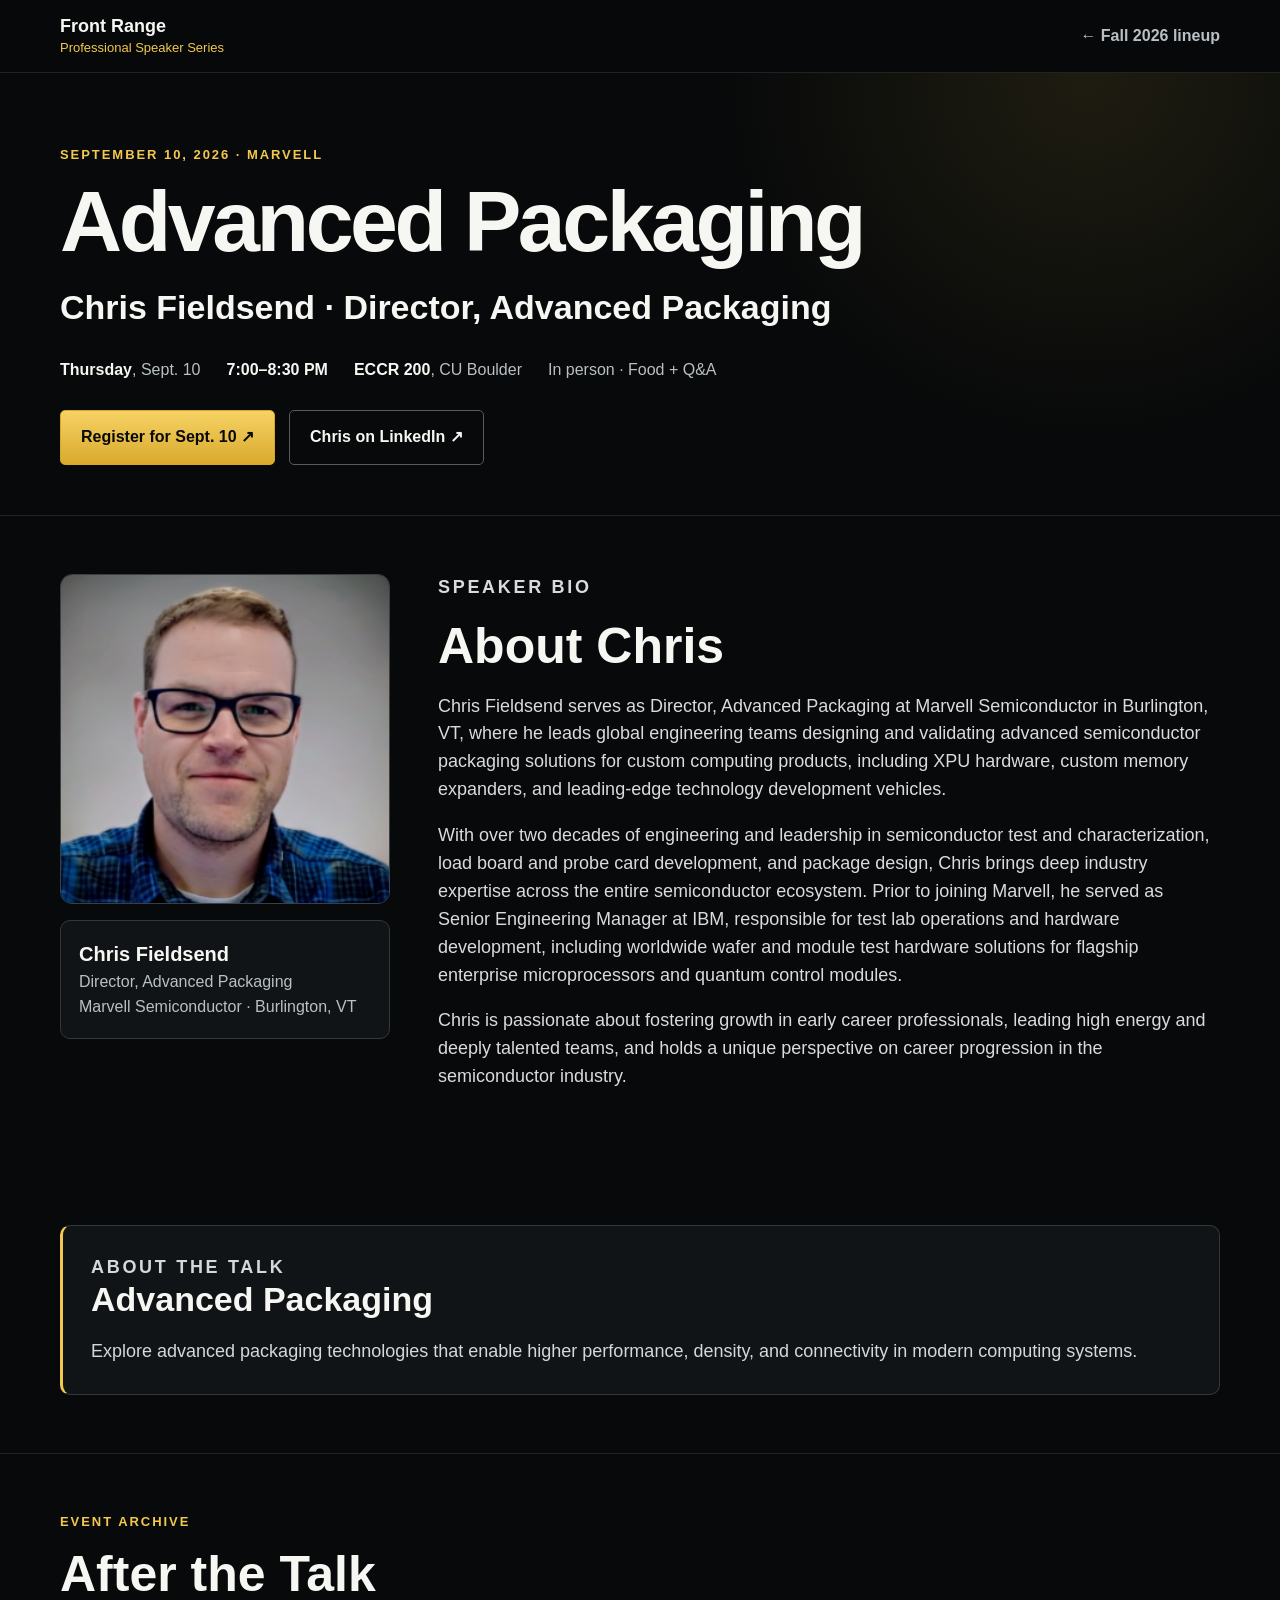
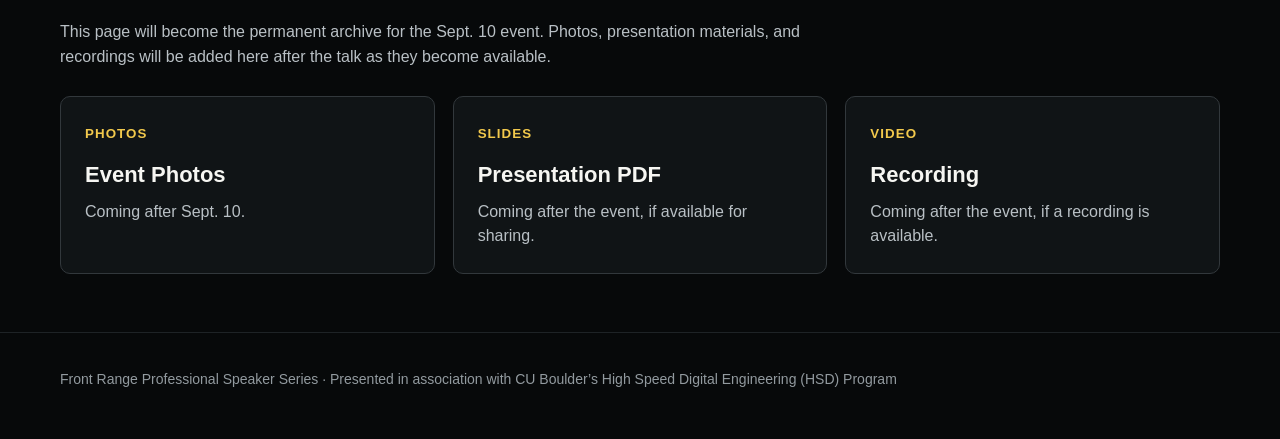
==== chris-fieldsend.html @ bb0f8708 "Add files via upload" ====
<!doctype html>
<html lang="en">
<head>
  <meta charset="utf-8" />
  <meta name="viewport" content="width=device-width, initial-scale=1" />
  <meta name="description" content="Chris Fieldsend of Marvell Semiconductor presents Advanced Packaging at the Front Range Professional Speaker Series on September 10, 2026." />
  <title>Chris Fieldsend — Advanced Packaging | Front Range Professional Speaker Series</title>
  <style>
    :root { --bg:#07090a; --panel:#101416; --panel2:#161b1e; --text:#f6f6f2; --muted:#b9c0c5; --gold:#f2c94c; --gold2:#d6a826; --line:#32383c; }
    * { box-sizing:border-box; }
    html { scroll-behavior:smooth; }
    body { margin:0; background:var(--bg); color:var(--text); font-family:Arial, Helvetica, sans-serif; line-height:1.55; }
    a { color:inherit; }
    .shell { width:min(1160px, calc(100% - 40px)); margin:0 auto; }
    header { border-bottom:1px solid #1e2326; background:rgba(7,9,10,.97); position:sticky; top:0; z-index:10; }
    .nav { min-height:72px; display:flex; align-items:center; justify-content:space-between; gap:24px; }
    .brand { text-decoration:none; display:flex; flex-direction:column; line-height:1.05; }
    .brand strong { font-size:18px; }
    .brand span { color:var(--gold); font-size:13px; margin-top:5px; }
    .back { text-decoration:none; color:var(--muted); font-weight:700; }
    .back:hover { color:var(--gold); }
    .hero { padding:72px 0 50px; border-bottom:1px solid #1e2326; background:radial-gradient(circle at 85% 0%, rgba(242,201,76,.10), transparent 32%); }
    .eyebrow { color:var(--gold); letter-spacing:.15em; text-transform:uppercase; font-weight:800; font-size:13px; margin:0 0 16px; }
    h1 { font-size:clamp(42px,7vw,86px); line-height:.95; margin:0 0 18px; letter-spacing:-.04em; }
    .subtitle { font-size:clamp(22px,3vw,34px); font-weight:700; margin:0 0 24px; }
    .facts { display:flex; flex-wrap:wrap; gap:10px 26px; color:var(--muted); margin:0 0 28px; }
    .facts strong { color:var(--text); }
    .buttons { display:flex; flex-wrap:wrap; gap:14px; }
    .button { display:inline-block; text-decoration:none; padding:14px 20px; border-radius:5px; font-weight:800; border:1px solid var(--gold2); }
    .primary { background:linear-gradient(180deg,#f6d264,#d9aa2d); color:#090909; }
    .secondary { color:var(--text); border-color:#565d61; }
    main section { padding:58px 0; }
    .speaker-grid { display:grid; grid-template-columns:minmax(240px,330px) 1fr; gap:48px; align-items:start; }
    .headshot { width:100%; aspect-ratio:1/1; object-fit:cover; border-radius:12px; border:1px solid #3a3f42; display:block; }
    .speaker-meta { margin-top:16px; padding:18px; background:var(--panel); border:1px solid var(--line); border-radius:10px; }
    .speaker-meta strong { display:block; font-size:20px; }
    .speaker-meta span { color:var(--muted); }
    h2 { font-size:clamp(30px,4vw,50px); line-height:1.05; margin:0 0 20px; }
    .bio p { color:#d8dcde; font-size:18px; margin:0 0 18px; }
    .talk { background:var(--panel); border:1px solid var(--line); border-left:3px solid var(--gold); border-radius:10px; padding:28px; }
    .talk h2 { font-size:34px; }
    .talk p { color:#d4d8da; font-size:18px; margin-bottom:0; }
    .archive { border-top:1px solid #1e2326; }
    .archive-intro { max-width:760px; color:var(--muted); margin-bottom:26px; }
    .resource-grid { display:grid; grid-template-columns:repeat(3,1fr); gap:18px; }
    .resource { min-height:170px; padding:24px; background:var(--panel); border:1px solid var(--line); border-radius:10px; }
    .resource small { color:var(--gold); font-weight:800; letter-spacing:.08em; text-transform:uppercase; }
    .resource h3 { margin:12px 0 8px; font-size:22px; }
    .resource p { color:var(--muted); margin:0; }
    footer { padding:36px 0 48px; color:#929a9f; border-top:1px solid #1e2326; font-size:14px; }
    @media (max-width:760px) {
      .shell { width:min(100% - 28px, 1160px); }
      .speaker-grid { grid-template-columns:1fr; gap:28px; }
      .headshot { max-width:330px; }
      .resource-grid { grid-template-columns:1fr; }
      .hero { padding-top:48px; }
      .nav { min-height:64px; }
    }
  </style>
</head>
<body>
  <header>
    <div class="shell nav">
      <a class="brand" href="index.html"><strong>Front Range</strong><span>Professional Speaker Series</span></a>
      <a class="back" href="index.html#fall">← Fall 2026 lineup</a>
    </div>
  </header>

  <div class="hero">
    <div class="shell">
      <p class="eyebrow">September 10, 2026 · Marvell</p>
      <h1>Advanced Packaging</h1>
      <p class="subtitle">Chris Fieldsend · Director, Advanced Packaging</p>
      <div class="facts">
        <span><strong>Thursday</strong>, Sept. 10</span>
        <span><strong>7:00–8:30 PM</strong></span>
        <span><strong>ECCR 200</strong>, CU Boulder</span>
        <span>In person · Food + Q&amp;A</span>
      </div>
      <div class="buttons">
        <a class="button primary" href="https://events.vtools.ieee.org/m/573685" target="_blank" rel="noopener noreferrer">Register for Sept. 10 ↗</a>
        <a class="button secondary" href="https://www.linkedin.com/in/chris-fieldsend-2b78997/" target="_blank" rel="noopener noreferrer">Chris on LinkedIn ↗</a>
      </div>
    </div>
  </div>

  <main>
    <section>
      <div class="shell speaker-grid">
        <div>
          <img class="headshot" src="assets/chris-fieldsend-headshot.png" alt="Headshot of Chris Fieldsend" />
          <div class="speaker-meta">
            <strong>Chris Fieldsend</strong>
            <span>Director, Advanced Packaging<br />Marvell Semiconductor · Burlington, VT</span>
          </div>
        </div>
        <div class="bio">
          <p class="eyebrow">Speaker bio</p>
          <h2>About Chris</h2>
          <p>Chris Fieldsend serves as Director, Advanced Packaging at Marvell Semiconductor in Burlington, VT, where he leads global engineering teams designing and validating advanced semiconductor packaging solutions for custom computing products, including XPU hardware, custom memory expanders, and leading-edge technology development vehicles.</p>
          <p>With over two decades of engineering and leadership in semiconductor test and characterization, load board and probe card development, and package design, Chris brings deep industry expertise across the entire semiconductor ecosystem. Prior to joining Marvell, he served as Senior Engineering Manager at IBM, responsible for test lab operations and hardware development, including worldwide wafer and module test hardware solutions for flagship enterprise microprocessors and quantum control modules.</p>
          <p>Chris is passionate about fostering growth in early career professionals, leading high energy and deeply talented teams, and holds a unique perspective on career progression in the semiconductor industry.</p>
        </div>
      </div>
    </section>

    <section>
      <div class="shell talk">
        <p class="eyebrow">About the talk</p>
        <h2>Advanced Packaging</h2>
        <p>Explore advanced packaging technologies that enable higher performance, density, and connectivity in modern computing systems.</p>
      </div>
    </section>

    <section class="archive">
      <div class="shell">
        <p class="eyebrow">Event archive</p>
        <h2>After the Talk</h2>
        <p class="archive-intro">This page will become the permanent archive for the Sept. 10 event. Photos, presentation materials, and recordings will be added here after the talk as they become available.</p>
        <div class="resource-grid">
          <article class="resource"><small>Photos</small><h3>Event Photos</h3><p>Coming after Sept. 10.</p></article>
          <article class="resource"><small>Slides</small><h3>Presentation PDF</h3><p>Coming after the event, if available for sharing.</p></article>
          <article class="resource"><small>Video</small><h3>Recording</h3><p>Coming after the event, if a recording is available.</p></article>
        </div>
      </div>
    </section>
  </main>

  <footer>
    <div class="shell">Front Range Professional Speaker Series · Presented in association with CU Boulder’s High Speed Digital Engineering (HSD) Program</div>
  </footer>
</body>
</html>
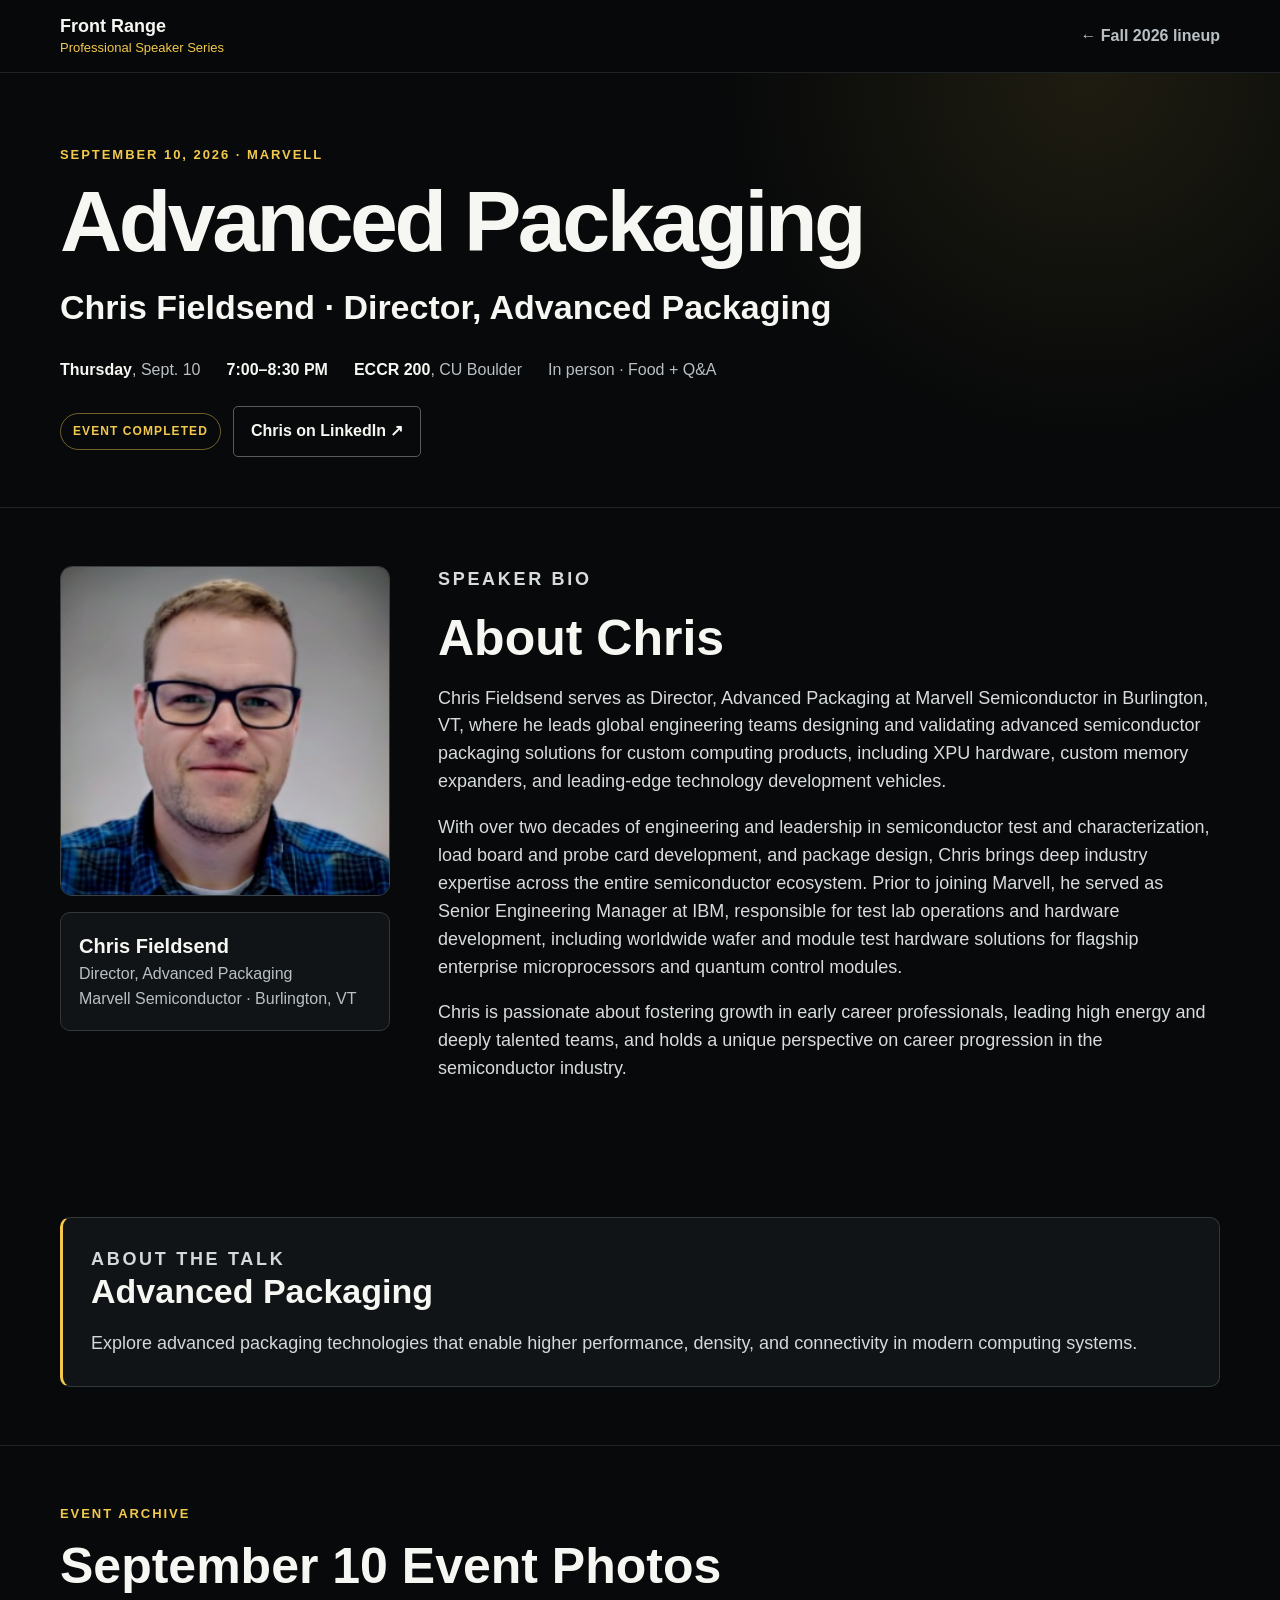
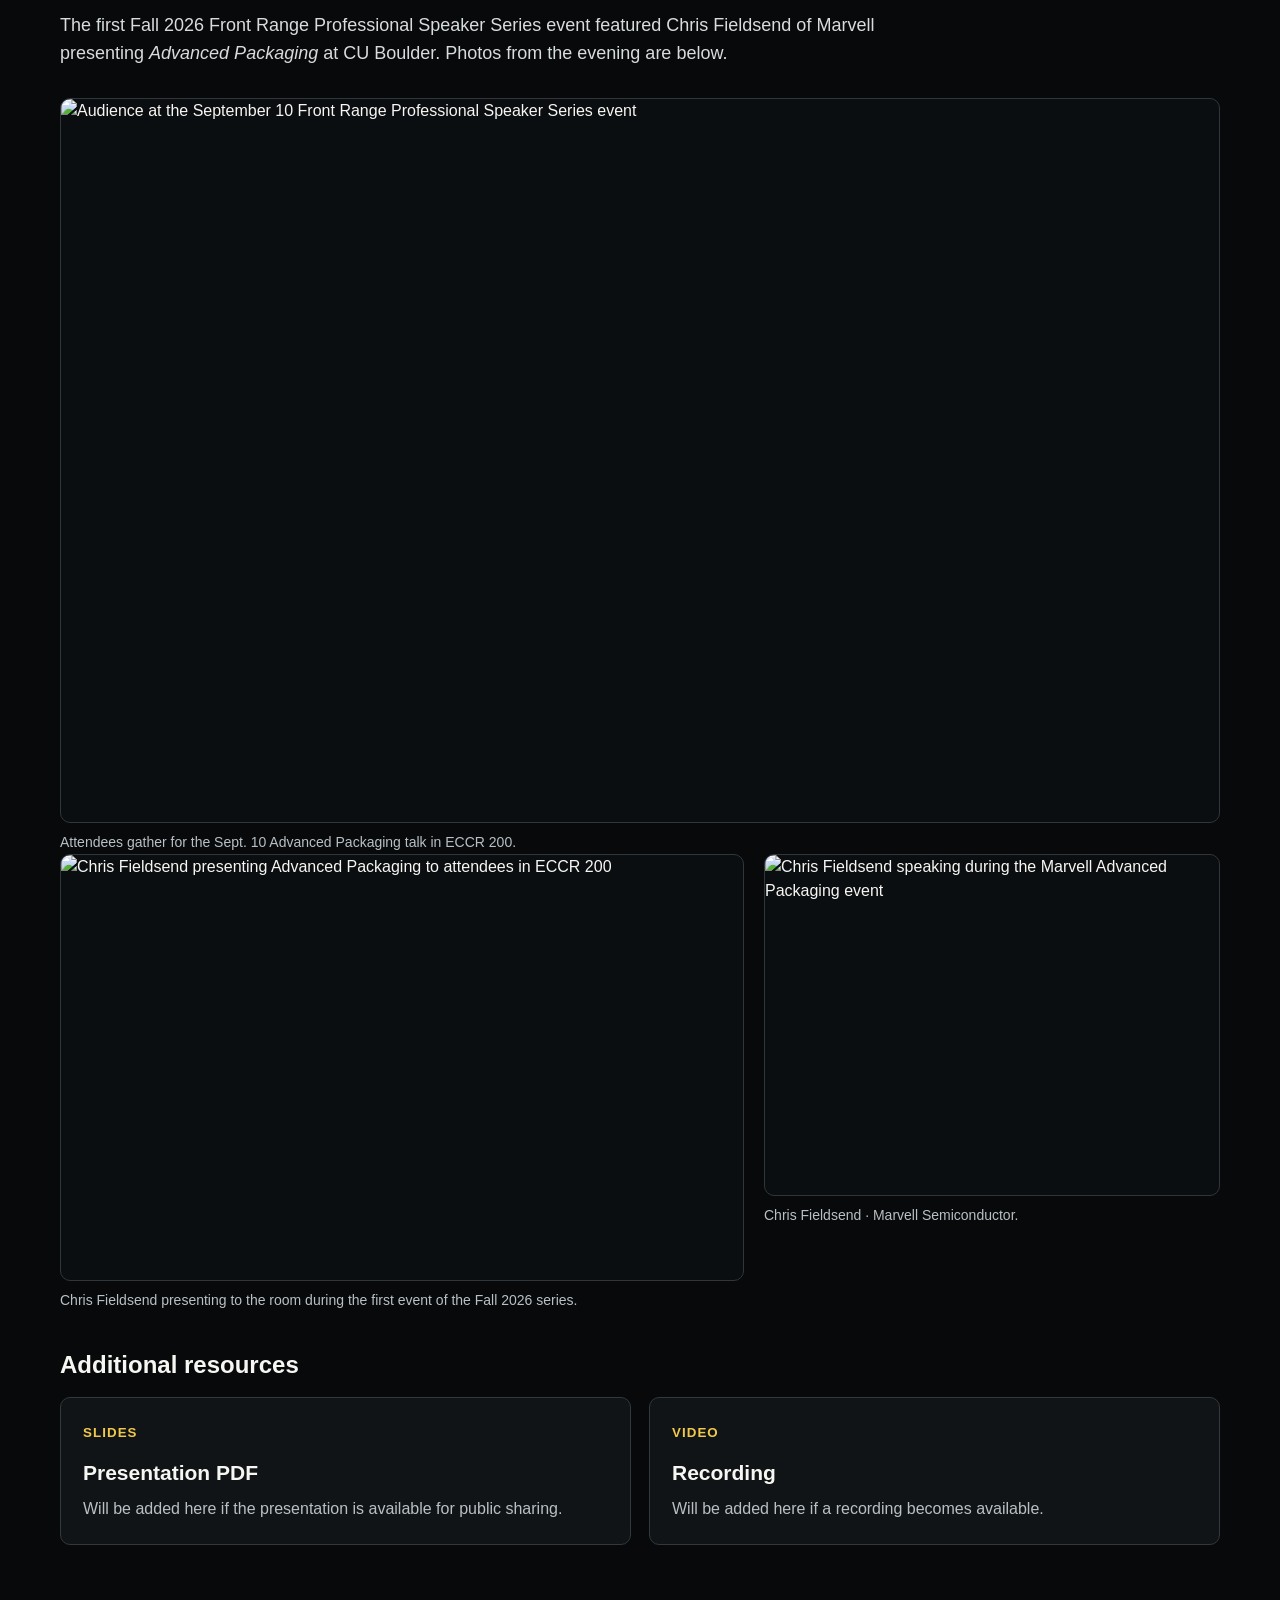
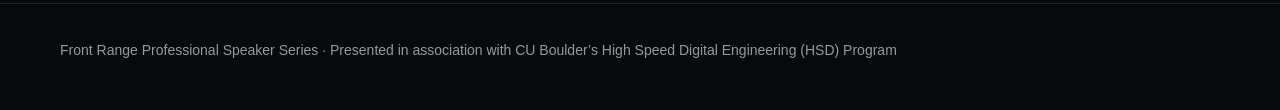
==== commit 81a90e2e: "Add files via upload" ====
--- a/chris-fieldsend.html
+++ b/chris-fieldsend.html
@@ -3,7 +3,7 @@
 <head>
   <meta charset="utf-8" />
   <meta name="viewport" content="width=device-width, initial-scale=1" />
-  <meta name="description" content="Chris Fieldsend of Marvell Semiconductor presents Advanced Packaging at the Front Range Professional Speaker Series on September 10, 2026." />
+  <meta name="description" content="Event recap and photos from Chris Fieldsend of Marvell Semiconductor presenting Advanced Packaging at the Front Range Professional Speaker Series on September 10, 2026." />
   <title>Chris Fieldsend — Advanced Packaging | Front Range Professional Speaker Series</title>
   <style>
     :root { --bg:#07090a; --panel:#101416; --panel2:#161b1e; --text:#f6f6f2; --muted:#b9c0c5; --gold:#f2c94c; --gold2:#d6a826; --line:#32383c; }
@@ -11,6 +11,7 @@
     html { scroll-behavior:smooth; }
     body { margin:0; background:var(--bg); color:var(--text); font-family:Arial, Helvetica, sans-serif; line-height:1.55; }
     a { color:inherit; }
+    img { max-width:100%; }
     .shell { width:min(1160px, calc(100% - 40px)); margin:0 auto; }
     header { border-bottom:1px solid #1e2326; background:rgba(7,9,10,.97); position:sticky; top:0; z-index:10; }
     .nav { min-height:72px; display:flex; align-items:center; justify-content:space-between; gap:24px; }
@@ -23,12 +24,12 @@
     .eyebrow { color:var(--gold); letter-spacing:.15em; text-transform:uppercase; font-weight:800; font-size:13px; margin:0 0 16px; }
     h1 { font-size:clamp(42px,7vw,86px); line-height:.95; margin:0 0 18px; letter-spacing:-.04em; }
     .subtitle { font-size:clamp(22px,3vw,34px); font-weight:700; margin:0 0 24px; }
-    .facts { display:flex; flex-wrap:wrap; gap:10px 26px; color:var(--muted); margin:0 0 28px; }
+    .facts { display:flex; flex-wrap:wrap; gap:10px 26px; color:var(--muted); margin:0 0 24px; }
     .facts strong { color:var(--text); }
-    .buttons { display:flex; flex-wrap:wrap; gap:14px; }
-    .button { display:inline-block; text-decoration:none; padding:14px 20px; border-radius:5px; font-weight:800; border:1px solid var(--gold2); }
-    .primary { background:linear-gradient(180deg,#f6d264,#d9aa2d); color:#090909; }
-    .secondary { color:var(--text); border-color:#565d61; }
+    .status-row { display:flex; flex-wrap:wrap; align-items:center; gap:12px; }
+    .status { display:inline-block; padding:8px 12px; border:1px solid rgba(242,201,76,.45); border-radius:999px; color:var(--gold); font-size:12px; font-weight:900; letter-spacing:.09em; text-transform:uppercase; }
+    .button { display:inline-block; text-decoration:none; padding:12px 17px; border-radius:5px; font-weight:800; border:1px solid #565d61; }
+    .secondary { color:var(--text); }
     main section { padding:58px 0; }
     .speaker-grid { display:grid; grid-template-columns:minmax(240px,330px) 1fr; gap:48px; align-items:start; }
     .headshot { width:100%; aspect-ratio:1/1; object-fit:cover; border-radius:12px; border:1px solid #3a3f42; display:block; }
@@ -41,18 +42,28 @@
     .talk h2 { font-size:34px; }
     .talk p { color:#d4d8da; font-size:18px; margin-bottom:0; }
     .archive { border-top:1px solid #1e2326; }
-    .archive-intro { max-width:760px; color:var(--muted); margin-bottom:26px; }
-    .resource-grid { display:grid; grid-template-columns:repeat(3,1fr); gap:18px; }
-    .resource { min-height:170px; padding:24px; background:var(--panel); border:1px solid var(--line); border-radius:10px; }
+    .archive-intro { max-width:840px; color:#d8dcde; font-size:18px; margin-bottom:30px; }
+    .photo-feature { margin:0 0 20px; }
+    .photo-feature img, .photo-grid img { width:100%; display:block; border-radius:10px; border:1px solid #30363a; background:#0b0e10; }
+    .photo-feature img { aspect-ratio:16/10; object-fit:cover; object-position:center 45%; }
+    .photo-grid { display:grid; grid-template-columns:1.35fr .9fr; gap:20px; align-items:start; }
+    .photo-grid figure, .photo-feature { margin:0; }
+    .photo-grid .room img { aspect-ratio:16/10; object-fit:cover; }
+    .photo-grid .speaker img { aspect-ratio:4/3; object-fit:cover; object-position:center; }
+    figcaption { color:var(--muted); font-size:14px; margin-top:9px; }
+    .resources { margin-top:34px; }
+    .resources h3 { font-size:24px; margin:0 0 14px; }
+    .resource-grid { display:grid; grid-template-columns:repeat(2,1fr); gap:18px; }
+    .resource { min-height:140px; padding:22px; background:var(--panel); border:1px solid var(--line); border-radius:10px; }
     .resource small { color:var(--gold); font-weight:800; letter-spacing:.08em; text-transform:uppercase; }
-    .resource h3 { margin:12px 0 8px; font-size:22px; }
+    .resource h4 { margin:12px 0 8px; font-size:21px; }
     .resource p { color:var(--muted); margin:0; }
     footer { padding:36px 0 48px; color:#929a9f; border-top:1px solid #1e2326; font-size:14px; }
     @media (max-width:760px) {
       .shell { width:min(100% - 28px, 1160px); }
-      .speaker-grid { grid-template-columns:1fr; gap:28px; }
+      .speaker-grid, .photo-grid, .resource-grid { grid-template-columns:1fr; gap:28px; }
       .headshot { max-width:330px; }
-      .resource-grid { grid-template-columns:1fr; }
+      .photo-feature img, .photo-grid .room img, .photo-grid .speaker img { aspect-ratio:auto; }
       .hero { padding-top:48px; }
       .nav { min-height:64px; }
     }
@@ -77,8 +88,8 @@
         <span><strong>ECCR 200</strong>, CU Boulder</span>
         <span>In person · Food + Q&amp;A</span>
       </div>
-      <div class="buttons">
-        <a class="button primary" href="https://events.vtools.ieee.org/m/573685" target="_blank" rel="noopener noreferrer">Register for Sept. 10 ↗</a>
+      <div class="status-row">
+        <span class="status">Event completed</span>
         <a class="button secondary" href="https://www.linkedin.com/in/chris-fieldsend-2b78997/" target="_blank" rel="noopener noreferrer">Chris on LinkedIn ↗</a>
       </div>
     </div>
@@ -88,7 +99,7 @@
     <section>
       <div class="shell speaker-grid">
         <div>
-          <img class="headshot" src="assets/chris-fieldsend-headshot.png" alt="Headshot of Chris Fieldsend" />
+          <img class="headshot" src="assets/chris-fieldsend-headshot.png" alt="Chris Fieldsend" />
           <div class="speaker-meta">
             <strong>Chris Fieldsend</strong>
             <span>Director, Advanced Packaging<br />Marvell Semiconductor · Burlington, VT</span>
@@ -112,15 +123,34 @@
       </div>
     </section>
 
-    <section class="archive">
+    <section class="archive" id="photos">
       <div class="shell">
         <p class="eyebrow">Event archive</p>
-        <h2>After the Talk</h2>
-        <p class="archive-intro">This page will become the permanent archive for the Sept. 10 event. Photos, presentation materials, and recordings will be added here after the talk as they become available.</p>
-        <div class="resource-grid">
-          <article class="resource"><small>Photos</small><h3>Event Photos</h3><p>Coming after Sept. 10.</p></article>
-          <article class="resource"><small>Slides</small><h3>Presentation PDF</h3><p>Coming after the event, if available for sharing.</p></article>
-          <article class="resource"><small>Video</small><h3>Recording</h3><p>Coming after the event, if a recording is available.</p></article>
+        <h2>September 10 Event Photos</h2>
+        <p class="archive-intro">The first Fall 2026 Front Range Professional Speaker Series event featured Chris Fieldsend of Marvell presenting <em>Advanced Packaging</em> at CU Boulder. Photos from the evening are below.</p>
+
+        <figure class="photo-feature">
+          <img src="assets/chris-event-2026-09-10-a.webp" alt="Audience at the September 10 Front Range Professional Speaker Series event" loading="lazy" />
+          <figcaption>Attendees gather for the Sept. 10 Advanced Packaging talk in ECCR 200.</figcaption>
+        </figure>
+
+        <div class="photo-grid">
+          <figure class="room">
+            <img src="assets/chris-event-2026-09-10-b.webp" alt="Chris Fieldsend presenting Advanced Packaging to attendees in ECCR 200" loading="lazy" />
+            <figcaption>Chris Fieldsend presenting to the room during the first event of the Fall 2026 series.</figcaption>
+          </figure>
+          <figure class="speaker">
+            <img src="assets/chris-event-2026-09-10-c.webp" alt="Chris Fieldsend speaking during the Marvell Advanced Packaging event" loading="lazy" />
+            <figcaption>Chris Fieldsend · Marvell Semiconductor.</figcaption>
+          </figure>
+        </div>
+
+        <div class="resources">
+          <h3>Additional resources</h3>
+          <div class="resource-grid">
+            <article class="resource"><small>Slides</small><h4>Presentation PDF</h4><p>Will be added here if the presentation is available for public sharing.</p></article>
+            <article class="resource"><small>Video</small><h4>Recording</h4><p>Will be added here if a recording becomes available.</p></article>
+          </div>
         </div>
       </div>
     </section>
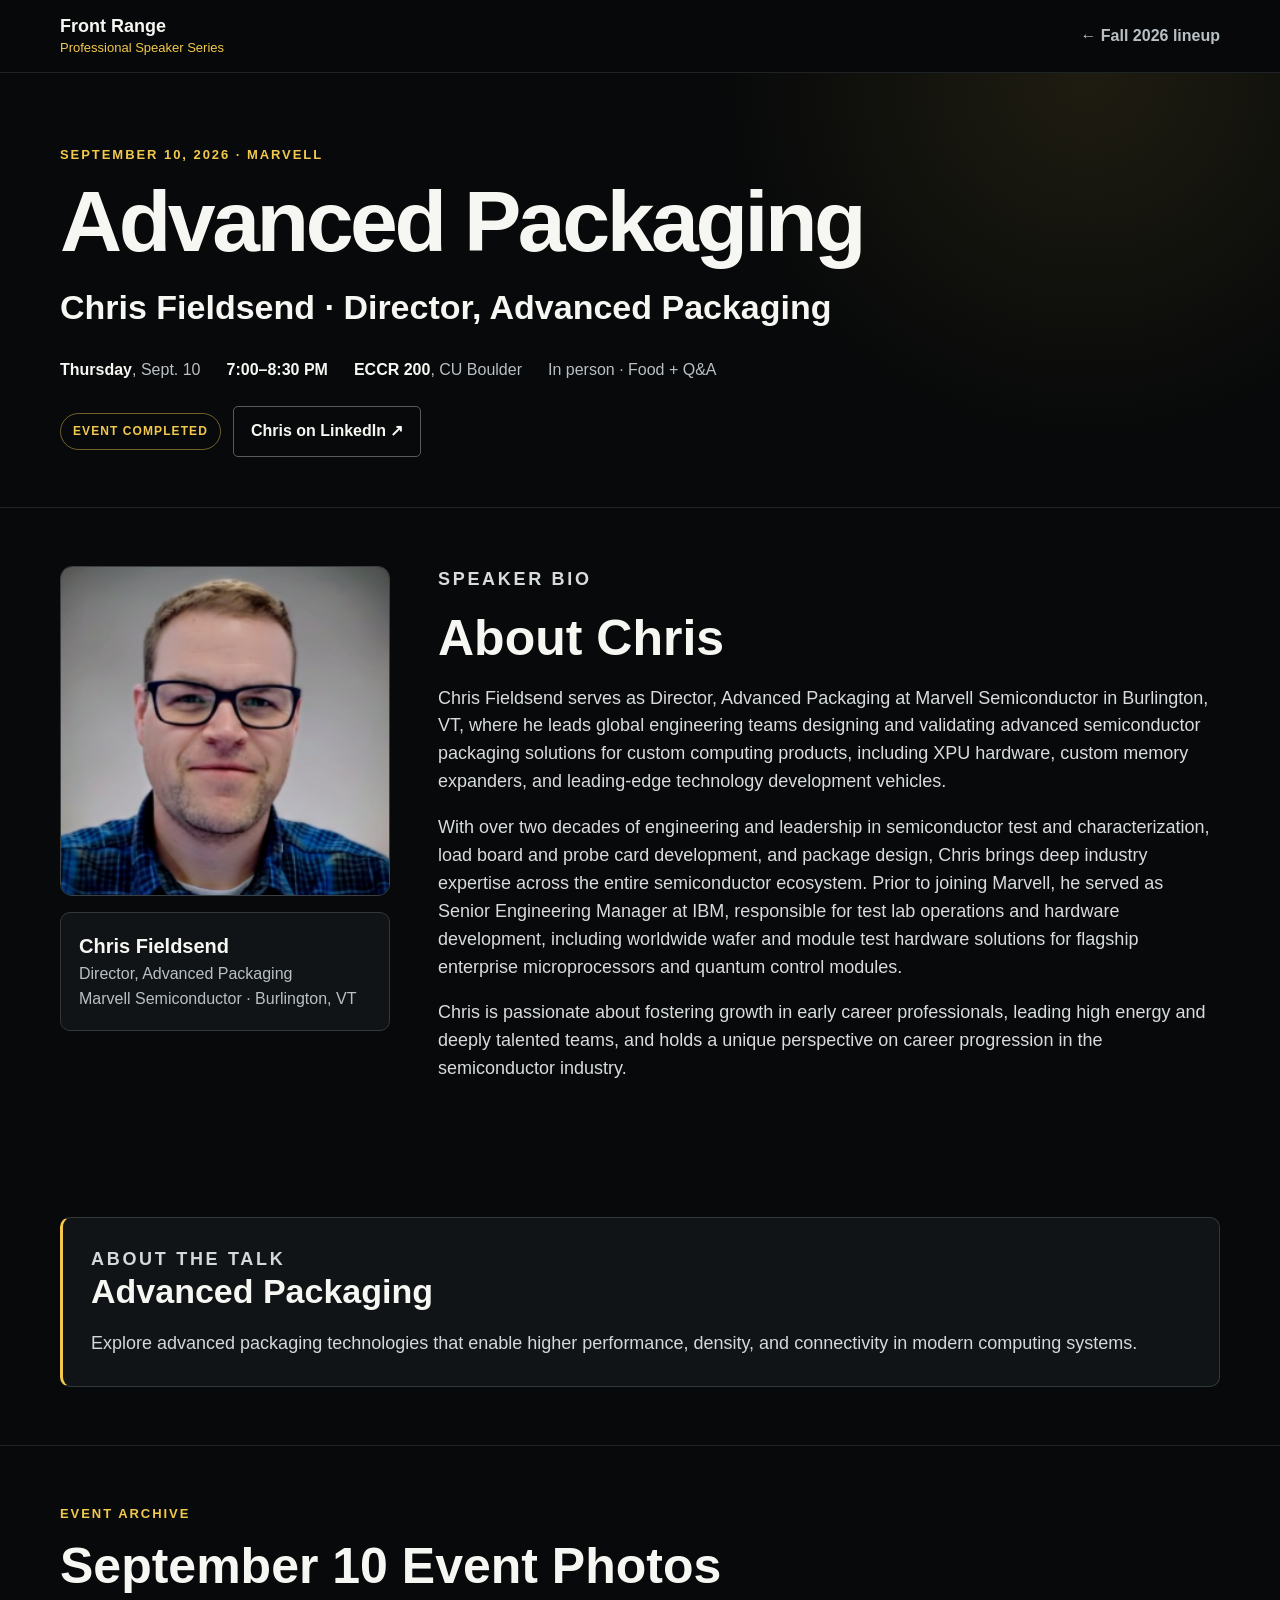
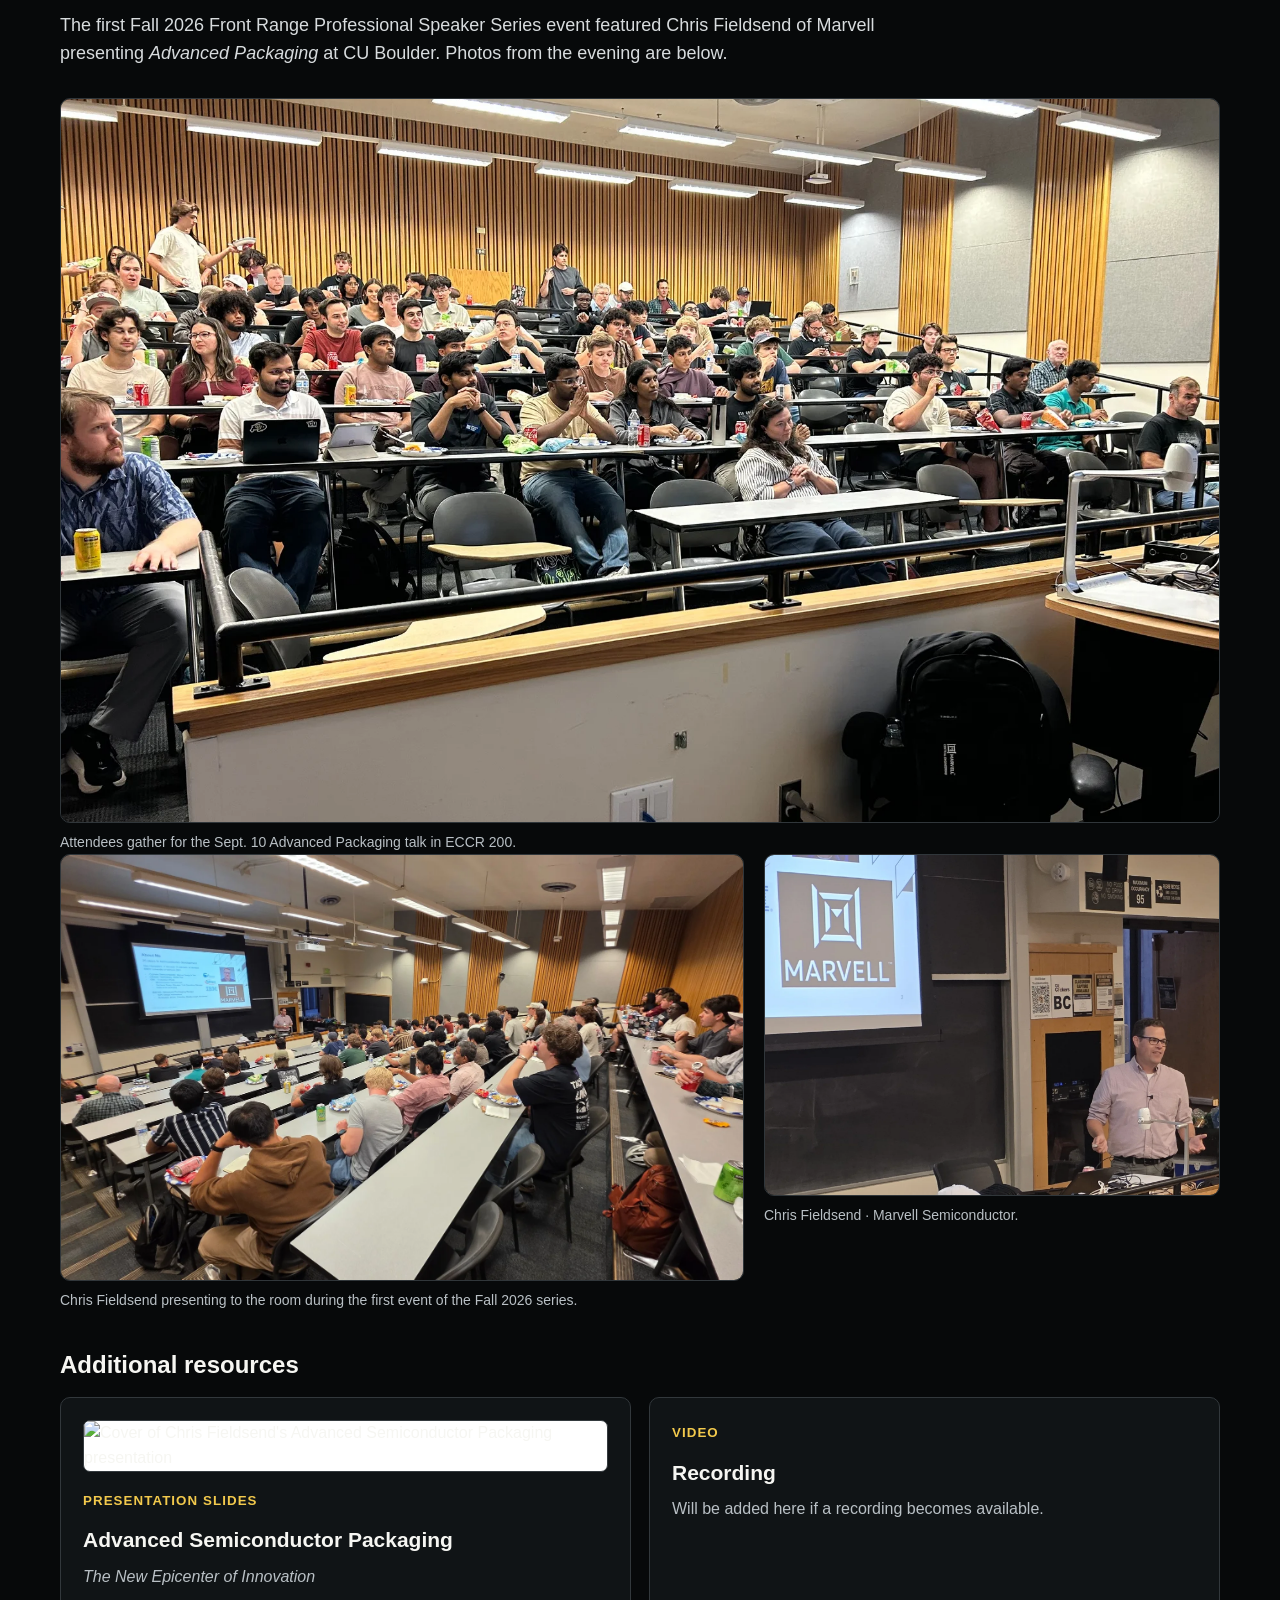
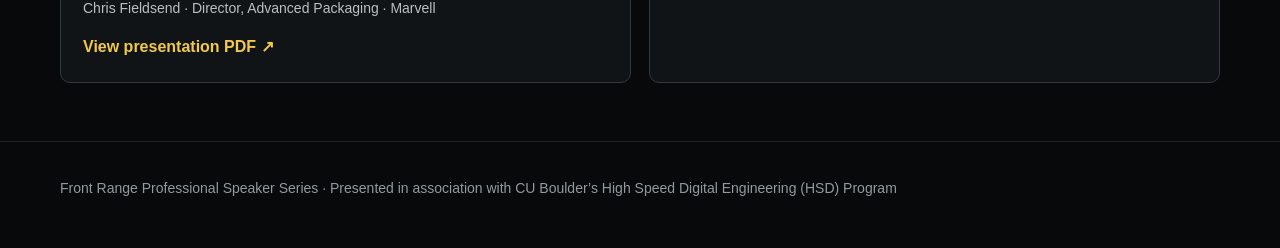
==== commit 35891fb4: "Add files via upload" ====
--- a/chris-fieldsend.html
+++ b/chris-fieldsend.html
@@ -58,6 +58,10 @@
     .resource small { color:var(--gold); font-weight:800; letter-spacing:.08em; text-transform:uppercase; }
     .resource h4 { margin:12px 0 8px; font-size:21px; }
     .resource p { color:var(--muted); margin:0; }
+    .resource-preview { width:100%; aspect-ratio:16/9; object-fit:cover; border-radius:7px; border:1px solid #343a3e; margin:0 0 16px; background:#fff; }
+    .resource-link { display:inline-block; margin-top:16px; color:var(--gold); font-weight:800; text-decoration:none; }
+    .resource-link:hover { text-decoration:underline; }
+    .resource-meta { margin-top:8px !important; font-size:14px; }
     footer { padding:36px 0 48px; color:#929a9f; border-top:1px solid #1e2326; font-size:14px; }
     @media (max-width:760px) {
       .shell { width:min(100% - 28px, 1160px); }
@@ -148,7 +152,14 @@
         <div class="resources">
           <h3>Additional resources</h3>
           <div class="resource-grid">
-            <article class="resource"><small>Slides</small><h4>Presentation PDF</h4><p>Will be added here if the presentation is available for public sharing.</p></article>
+            <article class="resource">
+              <img class="resource-preview" src="assets/chris-slides-cover.webp" alt="Cover of Chris Fieldsend's Advanced Semiconductor Packaging presentation" loading="lazy" />
+              <small>Presentation slides</small>
+              <h4>Advanced Semiconductor Packaging</h4>
+              <p><em>The New Epicenter of Innovation</em></p>
+              <p class="resource-meta">Chris Fieldsend · Director, Advanced Packaging · Marvell</p>
+              <a class="resource-link" href="assets/presentations/chris-fieldsend-advanced-semiconductor-packaging-2026-09-10.pdf" target="_blank" rel="noopener noreferrer">View presentation PDF ↗</a>
+            </article>
             <article class="resource"><small>Video</small><h4>Recording</h4><p>Will be added here if a recording becomes available.</p></article>
           </div>
         </div>
